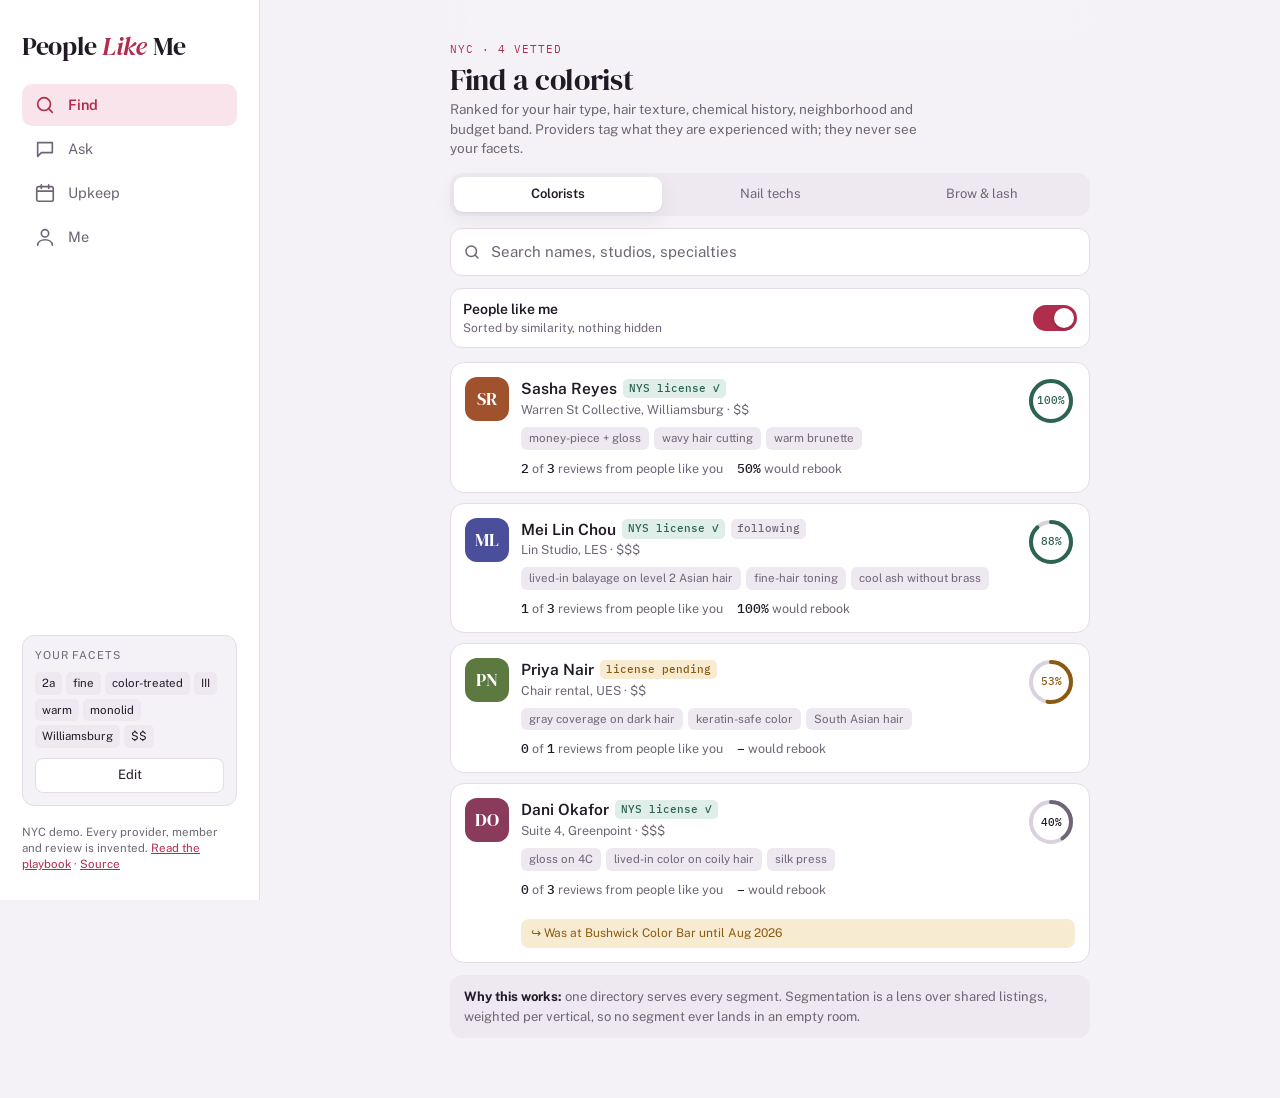
==== index.html @ e2a89713 "feat: People Like Me, facet-segmented provider directory and community demo Static PWA, no build ste" ====
<!doctype html>
<html lang="en">
<head>
<meta charset="utf-8">
<meta name="viewport" content="width=device-width, initial-scale=1, viewport-fit=cover">
<title>People Like Me</title>
<meta name="description" content="A vetted provider directory and community for women who invest in themselves, organized by the facets that decide whether advice works for you: hair type, skin tone, eye shape, neighborhood.">
<meta name="theme-color" content="#F5F2F7" media="(prefers-color-scheme: light)">
<meta name="theme-color" content="#141018" media="(prefers-color-scheme: dark)">
<meta name="apple-mobile-web-app-capable" content="yes">
<meta name="apple-mobile-web-app-status-bar-style" content="default">
<meta name="apple-mobile-web-app-title" content="People Like Me">
<meta property="og:title" content="People Like Me">
<meta property="og:description" content="Beauty and body providers ranked by people who actually share your hair, skin and eye shape. NYC demo.">
<link rel="manifest" href="manifest.webmanifest">
<link rel="icon" href="icons/icon.svg" type="image/svg+xml">
<link rel="apple-touch-icon" href="icons/icon-192.png">
<link rel="preconnect" href="https://fonts.googleapis.com">
<link rel="preconnect" href="https://fonts.gstatic.com" crossorigin>
<link rel="stylesheet" href="https://fonts.googleapis.com/css2?family=DM+Serif+Display:ital@0;1&family=Public+Sans:wght@400;500;600&family=IBM+Plex+Mono:wght@400;500&display=swap">
<link rel="stylesheet" href="styles.css">
</head>
<body>
<div class="app">
  <aside class="side">
    <a class="brand" href="./">People <em>Like</em> Me</a>
    <nav aria-label="Sections">
      <button data-tab="find" class="on"><svg viewBox="0 0 24 24"><circle cx="11" cy="11" r="7"/><path d="m20 20-4-4"/></svg>Find</button>
      <button data-tab="ask"><svg viewBox="0 0 24 24"><path d="M4 5h16v11H8l-4 4z"/></svg>Ask</button>
      <button data-tab="upkeep"><svg viewBox="0 0 24 24"><rect x="3" y="5" width="18" height="16" rx="2"/><path d="M3 10h18M8 3v4M16 3v4"/></svg>Upkeep</button>
      <button data-tab="me"><svg viewBox="0 0 24 24"><circle cx="12" cy="8" r="4"/><path d="M4 21c0-4 4-6 8-6s8 2 8 6"/></svg>Me</button>
    </nav>
    <div class="facetcard"><div class="k">Your facets</div><div class="chips" id="side-facets"></div><button data-tab="me">Edit</button></div>
    <div class="foot">NYC demo. Every provider, member and review is invented. <a href="playbook.html">Read the playbook</a> · <a href="https://github.com/mindyjwu/people-like-me">Source</a></div>
  </aside>
  <main class="main">
    <div class="topbar">
      <a class="brand" href="./">People <em>Like</em> Me</a>
      <button class="youpill" data-tab="me" aria-label="Edit your facets"><div class="av"></div><span id="you-summary"></span></button>
    </div>
    <div id="screen"></div>
  </main>
</div>
<nav class="tabbar" aria-label="Sections">
  <button data-tab="find" class="on"><svg viewBox="0 0 24 24"><circle cx="11" cy="11" r="7"/><path d="m20 20-4-4"/></svg>Find</button>
  <button data-tab="ask"><svg viewBox="0 0 24 24"><path d="M4 5h16v11H8l-4 4z"/></svg>Ask</button>
  <button data-tab="upkeep"><svg viewBox="0 0 24 24"><rect x="3" y="5" width="18" height="16" rx="2"/><path d="M3 10h18M8 3v4M16 3v4"/></svg>Upkeep</button>
  <button data-tab="me"><svg viewBox="0 0 24 24"><circle cx="12" cy="8" r="4"/><path d="M4 21c0-4 4-6 8-6s8 2 8 6"/></svg>Me</button>
</nav>
<div id="toast" class="toast" role="status" aria-live="polite"></div>
<script src="data.js"></script>
<script src="app.js"></script>
</body>
</html>
---- styles.css ----
:root{
  --bg:#F5F2F7;--surface:#FFFFFF;--surface2:#EEE9F1;--ink:#211A26;--muted:#6F6577;--line:#E3DCE8;
  --accent:#B02D4E;--accent-ink:#FFFFFF;--accent-soft:#F8E4EA;
  --good:#2C6353;--good-soft:#DFEEE8;--warn:#8B5A10;--warn-soft:#F7EBD2;
  --ring:#D9D1DE;--shadow:0 1px 2px rgba(33,26,38,.06),0 8px 24px rgba(33,26,38,.06);
  --radius:14px;--nav-h:64px;
}
@media (prefers-color-scheme: dark){:root:not([data-theme="light"]){
  --bg:#141018;--surface:#1E1823;--surface2:#2A2230;--ink:#F3EEF5;--muted:#A99FB0;--line:#362D3C;
  --accent:#E56682;--accent-ink:#1A0A10;--accent-soft:#3A2130;
  --good:#7CC6A6;--good-soft:#1E3A31;--warn:#E4B462;--warn-soft:#3A2E16;--ring:#3E3545;--shadow:0 1px 2px rgba(0,0,0,.4),0 8px 24px rgba(0,0,0,.35);
}}
:root[data-theme="dark"]{
  --bg:#141018;--surface:#1E1823;--surface2:#2A2230;--ink:#F3EEF5;--muted:#A99FB0;--line:#362D3C;
  --accent:#E56682;--accent-ink:#1A0A10;--accent-soft:#3A2130;
  --good:#7CC6A6;--good-soft:#1E3A31;--warn:#E4B462;--warn-soft:#3A2E16;--ring:#3E3545;--shadow:0 1px 2px rgba(0,0,0,.4),0 8px 24px rgba(0,0,0,.35);
}
*{box-sizing:border-box}
html{-webkit-text-size-adjust:100%}
body{margin:0;background:var(--bg);color:var(--ink);font-family:"Public Sans",system-ui,-apple-system,"Segoe UI",sans-serif;font-size:15px;line-height:1.45;min-height:100dvh}
button{font:inherit;color:inherit}
a{color:var(--accent)}
:focus-visible{outline:2px solid var(--accent);outline-offset:2px}
.mono{font-family:"IBM Plex Mono",ui-monospace,SFMono-Regular,Menlo,monospace}
.serif{font-family:"DM Serif Display",Georgia,"Times New Roman",serif;font-weight:400}

/* ---------- Shell ---------- */
.app{display:grid;grid-template-columns:minmax(0,1fr);min-height:100dvh}
body{overflow-x:hidden}
.side{display:none}
.main{padding:0 16px calc(var(--nav-h) + 24px);max-width:720px;width:100%;min-width:0;margin:0 auto}
.topbar{position:sticky;top:0;z-index:5;background:color-mix(in srgb,var(--bg) 88%,transparent);backdrop-filter:blur(12px);-webkit-backdrop-filter:blur(12px);display:flex;align-items:center;justify-content:space-between;gap:12px;padding:14px 0 10px;margin-bottom:6px}
.brand{font-family:"DM Serif Display",Georgia,serif;font-size:22px;letter-spacing:-.01em;text-decoration:none;color:var(--ink)}
.brand em{font-style:italic;color:var(--accent)}
.youpill{display:flex;align-items:center;gap:8px;border:1px solid var(--line);background:var(--surface);border-radius:999px;padding:6px 10px 6px 6px;font-size:12px;color:var(--muted);cursor:pointer;max-width:55%;min-width:0}
.youpill .av{width:24px;height:24px;border-radius:50%;background:linear-gradient(135deg,var(--accent),#6B3FA0);flex:none}
.youpill span{white-space:nowrap;overflow:hidden;text-overflow:ellipsis}

.tabbar{position:fixed;left:0;right:0;bottom:0;height:var(--nav-h);background:var(--surface);border-top:1px solid var(--line);display:grid;grid-template-columns:repeat(4,1fr);padding-bottom:env(safe-area-inset-bottom);z-index:6}
.tabbar button{background:none;border:0;display:flex;flex-direction:column;align-items:center;justify-content:center;gap:3px;font-size:11px;color:var(--muted);cursor:pointer}
.tabbar button svg,.side nav button svg{width:22px;height:22px;stroke:currentColor;fill:none;stroke-width:1.8;stroke-linecap:round;stroke-linejoin:round}
.tabbar button.on{color:var(--accent)}

@media (min-width:900px){
  .app{grid-template-columns:260px minmax(0,1fr)}
  .side{display:flex;flex-direction:column;gap:18px;position:sticky;top:0;height:100dvh;padding:28px 22px;border-right:1px solid var(--line);background:var(--surface)}
  .side .brand{font-size:26px}
  .side nav{display:flex;flex-direction:column;gap:2px}
  .side nav button{display:flex;align-items:center;gap:12px;background:none;border:0;padding:10px 12px;border-radius:10px;font-size:14.5px;color:var(--muted);cursor:pointer;text-align:left}
  .side nav button:hover{background:var(--surface2);color:var(--ink)}
  .side nav button.on{background:var(--accent-soft);color:var(--accent);font-weight:600}
  .side .facetcard{margin-top:auto;border:1px solid var(--line);border-radius:12px;padding:12px;background:var(--bg)}
  .side .facetcard .k{font-size:11px;letter-spacing:.08em;text-transform:uppercase;color:var(--muted);margin-bottom:8px}
  .side .facetcard .chips{display:flex;flex-wrap:wrap;gap:4px}
  .side .facetcard .chips span{font-size:11.5px;padding:3px 7px;border-radius:5px;background:var(--surface2);color:var(--ink)}
  .side .facetcard button{margin-top:10px;width:100%;border:1px solid var(--line);background:var(--surface);border-radius:8px;padding:7px;font-size:13px;cursor:pointer}
  .side .foot{font-size:11.5px;color:var(--muted);line-height:1.4}
  .main{padding:0 40px 60px}
  .topbar{padding-top:26px}
  .topbar .brand,.topbar .youpill{display:none}
  .tabbar{display:none}
}

/* ---------- Type ---------- */
h1{font-family:"DM Serif Display",Georgia,serif;font-weight:400;font-size:30px;line-height:1.08;margin:6px 0 4px;letter-spacing:-.01em;text-wrap:balance}
h2{font-family:"DM Serif Display",Georgia,serif;font-weight:400;font-size:21px;line-height:1.15;margin:22px 0 8px}
.sub{color:var(--muted);font-size:13.5px;margin:0 0 14px;max-width:60ch}
.eyebrow{font-family:"IBM Plex Mono",monospace;font-size:11px;letter-spacing:.09em;text-transform:uppercase;color:var(--accent)}

/* ---------- Controls ---------- */
.seg{display:flex;gap:4px;background:var(--surface2);padding:4px;border-radius:12px;margin:0 0 12px}
.seg button{flex:1;min-width:0;border:0;background:none;padding:8px 4px;border-radius:9px;font-size:13px;color:var(--muted);cursor:pointer;white-space:nowrap;overflow:hidden;text-overflow:ellipsis}
.seg button.on{background:var(--surface);color:var(--ink);font-weight:600;box-shadow:var(--shadow)}
.search{display:flex;align-items:center;gap:10px;border:1px solid var(--line);background:var(--surface);border-radius:12px;padding:0 12px;margin-bottom:12px}
.search svg{width:18px;height:18px;stroke:var(--muted);fill:none;stroke-width:2;stroke-linecap:round}
.search input{flex:1;border:0;background:none;padding:12px 0;font:inherit;font-size:15px;color:var(--ink);min-width:0}
.search input::placeholder{color:var(--muted)}
.switch{display:flex;align-items:center;justify-content:space-between;gap:12px;background:var(--surface);border:1px solid var(--line);border-radius:12px;padding:10px 12px;margin-bottom:14px}
.switch .l{font-weight:600;font-size:14px}
.switch .d{font-size:12px;color:var(--muted);margin-top:1px}
.tog{position:relative;width:44px;height:26px;flex:none;border-radius:999px;background:var(--ring);border:0;cursor:pointer;transition:background .2s}
.tog::after{content:"";position:absolute;top:3px;left:3px;width:20px;height:20px;border-radius:50%;background:#fff;transition:transform .2s;box-shadow:0 1px 3px rgba(0,0,0,.25)}
.tog[aria-checked="true"]{background:var(--accent)}
.tog[aria-checked="true"]::after{transform:translateX(18px)}
.btn{border:1px solid var(--line);background:var(--surface);border-radius:10px;padding:10px 14px;font-size:14px;font-weight:600;cursor:pointer;display:inline-flex;align-items:center;gap:6px;text-decoration:none;color:var(--ink)}
.btn.primary{background:var(--accent);color:var(--accent-ink);border-color:var(--accent)}
.btn.ghost{background:none}
.btn:hover{border-color:var(--accent)}
.actions{display:flex;flex-wrap:wrap;gap:8px;margin:14px 0}
.chipgrid{display:flex;flex-wrap:wrap;gap:6px}
.chip{border:1px solid var(--line);background:var(--surface);border-radius:999px;padding:7px 12px;font-size:13px;cursor:pointer;color:var(--ink)}
.chip.on{background:var(--ink);color:var(--bg);border-color:var(--ink)}
.chip.small{padding:4px 9px;font-size:12px}

/* ---------- Cards ---------- */
.card{background:var(--surface);border:1px solid var(--line);border-radius:var(--radius);padding:14px;margin-bottom:10px;display:grid;grid-template-columns:44px minmax(0,1fr) 48px;min-width:0;gap:12px;cursor:pointer;transition:border-color .15s,transform .15s;text-align:left;width:100%}
.card:hover{border-color:var(--accent)}
.card:active{transform:scale(.995)}
.av{width:44px;height:44px;border-radius:12px;display:grid;place-items:center;font-family:"DM Serif Display",Georgia,serif;font-size:18px;color:#fff;flex:none}
.av.big{width:64px;height:64px;font-size:26px;border-radius:16px}
.card .name{font-weight:600;font-size:15.5px;display:flex;align-items:center;gap:6px;flex-wrap:wrap}
.card .meta{color:var(--muted);font-size:12.5px;margin-top:1px}
.tags{display:flex;flex-wrap:wrap;gap:5px;margin-top:8px}
.tag{font-size:11.5px;padding:3px 8px;border-radius:6px;background:var(--surface2);color:var(--muted)}
.stats{display:flex;gap:14px;margin-top:9px;font-size:12.5px;color:var(--muted);flex-wrap:wrap}
.stats b{color:var(--ink);font-family:"IBM Plex Mono",monospace;font-weight:500}
.card .moved,.moved{grid-column:2/-1;background:var(--warn-soft);color:var(--warn);font-size:12px;padding:6px 10px;border-radius:8px;margin-top:8px;display:flex;gap:6px;align-items:center}
.badge{font-family:"IBM Plex Mono",monospace;font-size:10.5px;padding:2px 6px;border-radius:5px;background:var(--good-soft);color:var(--good);font-weight:500;white-space:nowrap}
.badge.warn{background:var(--warn-soft);color:var(--warn)}
.badge.muted{background:var(--surface2);color:var(--muted)}

/* match ring */
.ring{width:48px;height:48px;position:relative;flex:none}
.ring svg{width:48px;height:48px;transform:rotate(-90deg)}
.ring circle{fill:none;stroke-width:4}
.ring .bg{stroke:var(--ring)}
.ring .fg{stroke:var(--muted);stroke-linecap:round;transition:stroke-dashoffset .4s}
.ring.hi .fg{stroke:var(--good)}
.ring.mid .fg{stroke:var(--warn)}
.ring .v{position:absolute;inset:0;display:grid;place-items:center;font-family:"IBM Plex Mono",monospace;font-size:11px;font-weight:500}
.ring.hi .v{color:var(--good)}.ring.mid .v{color:var(--warn)}

/* ---------- Provider page ---------- */
.back{background:none;border:0;color:var(--accent);font-size:14px;padding:0;cursor:pointer;margin:6px 0 12px;display:inline-flex;align-items:center;gap:4px}
.phead{display:grid;grid-template-columns:64px minmax(0,1fr) auto;gap:14px;align-items:center}
.phead h1{margin:0;font-size:26px}
.snap{display:flex;flex-wrap:wrap;gap:4px;margin-top:6px}
.snap span{font-family:"IBM Plex Mono",monospace;font-size:11px;background:var(--surface2);color:var(--muted);padding:2px 6px;border-radius:4px}
.snap span.hit{background:var(--good-soft);color:var(--good)}
.snap .pct{background:none;padding-left:2px}
.review{padding:12px 0;border-top:1px solid var(--line);display:grid;grid-template-columns:32px minmax(0,1fr);gap:10px;transition:opacity .2s}
.review .av{width:32px;height:32px;border-radius:9px;font-size:13px}
.review .who{display:flex;justify-content:space-between;gap:8px;font-size:12.5px;color:var(--muted);flex-wrap:wrap}
.review .who b{color:var(--ink);font-weight:600}
.review p{margin:6px 0 0;font-size:14.5px}
.dim{opacity:.42}
.legend{font-size:12px;color:var(--muted);display:flex;gap:10px;flex-wrap:wrap;margin:8px 0 4px}
.legend i{display:inline-block;width:10px;height:10px;border-radius:3px;background:var(--good-soft);border:1px solid var(--good);vertical-align:-1px;margin-right:4px}

/* ---------- Feed ---------- */
.composer{background:var(--surface);border:1px solid var(--line);border-radius:var(--radius);padding:12px;margin-bottom:14px}
.composer textarea{width:100%;border:0;background:none;resize:vertical;min-height:58px;font:inherit;font-size:15px;color:var(--ink);padding:0}
.composer textarea::placeholder{color:var(--muted)}
.composer .foot{display:flex;justify-content:space-between;align-items:center;gap:10px;margin-top:8px;flex-wrap:wrap}
.composer .foot .snap{margin:0}
.post{padding:14px 0;border-top:1px solid var(--line);display:grid;grid-template-columns:36px minmax(0,1fr);gap:12px;transition:opacity .2s}
.post .av{width:36px;height:36px;border-radius:10px;font-size:14px}
.post .who{font-size:12.5px;color:var(--muted);display:flex;gap:6px;flex-wrap:wrap;align-items:center}
.post .who b{color:var(--ink);font-weight:600}
.post p{margin:6px 0 0;font-size:14.5px}
.post .pv{color:var(--accent);font-weight:600;cursor:pointer;background:none;border:0;padding:0;font-size:inherit}
.post .pv:hover{text-decoration:underline}
.post .foot{font-size:12px;color:var(--muted);margin-top:8px;display:flex;gap:14px}

/* ---------- Upkeep ---------- */
.up{background:var(--surface);border:1px solid var(--line);border-radius:var(--radius);padding:12px 14px;margin-bottom:8px;display:grid;grid-template-columns:4px minmax(0,1fr) auto;gap:12px;align-items:center}
.up .stripe{height:100%;border-radius:2px;background:var(--line)}
.up.soon .stripe{background:var(--warn)}.up.over .stripe{background:var(--accent)}
.up .n{font-weight:600}
.up .m{color:var(--muted);font-size:12.5px}
.up .due{font-family:"IBM Plex Mono",monospace;font-size:12px;padding:5px 9px;border-radius:7px;background:var(--surface2);color:var(--muted);white-space:nowrap}
.up.soon .due{background:var(--warn-soft);color:var(--warn)}
.up.over .due{background:var(--accent-soft);color:var(--accent)}

/* ---------- Me ---------- */
.facet{background:var(--surface);border:1px solid var(--line);border-radius:var(--radius);padding:14px;margin-bottom:10px}
.facet .h{display:flex;justify-content:space-between;align-items:baseline;gap:10px;margin-bottom:8px}
.facet .h b{font-size:14px;font-weight:600}
.facet .h span{font-family:"IBM Plex Mono",monospace;font-size:12px;color:var(--accent)}
.facet .hint{font-size:12px;color:var(--muted);margin-top:8px}
.note{font-size:13px;color:var(--muted);background:var(--surface2);padding:12px 14px;border-radius:12px;margin-top:12px;line-height:1.5}
.note b{color:var(--ink)}
.empty{padding:30px 10px;text-align:center;color:var(--muted);font-size:14px}
.toast{position:fixed;left:50%;bottom:calc(var(--nav-h) + 16px);transform:translateX(-50%);background:var(--ink);color:var(--bg);padding:10px 16px;border-radius:999px;font-size:13.5px;box-shadow:var(--shadow);opacity:0;pointer-events:none;transition:opacity .2s;z-index:9}
.toast.show{opacity:1}
@media (min-width:900px){.toast{bottom:28px}}
@media (prefers-reduced-motion:reduce){*{transition:none!important}}
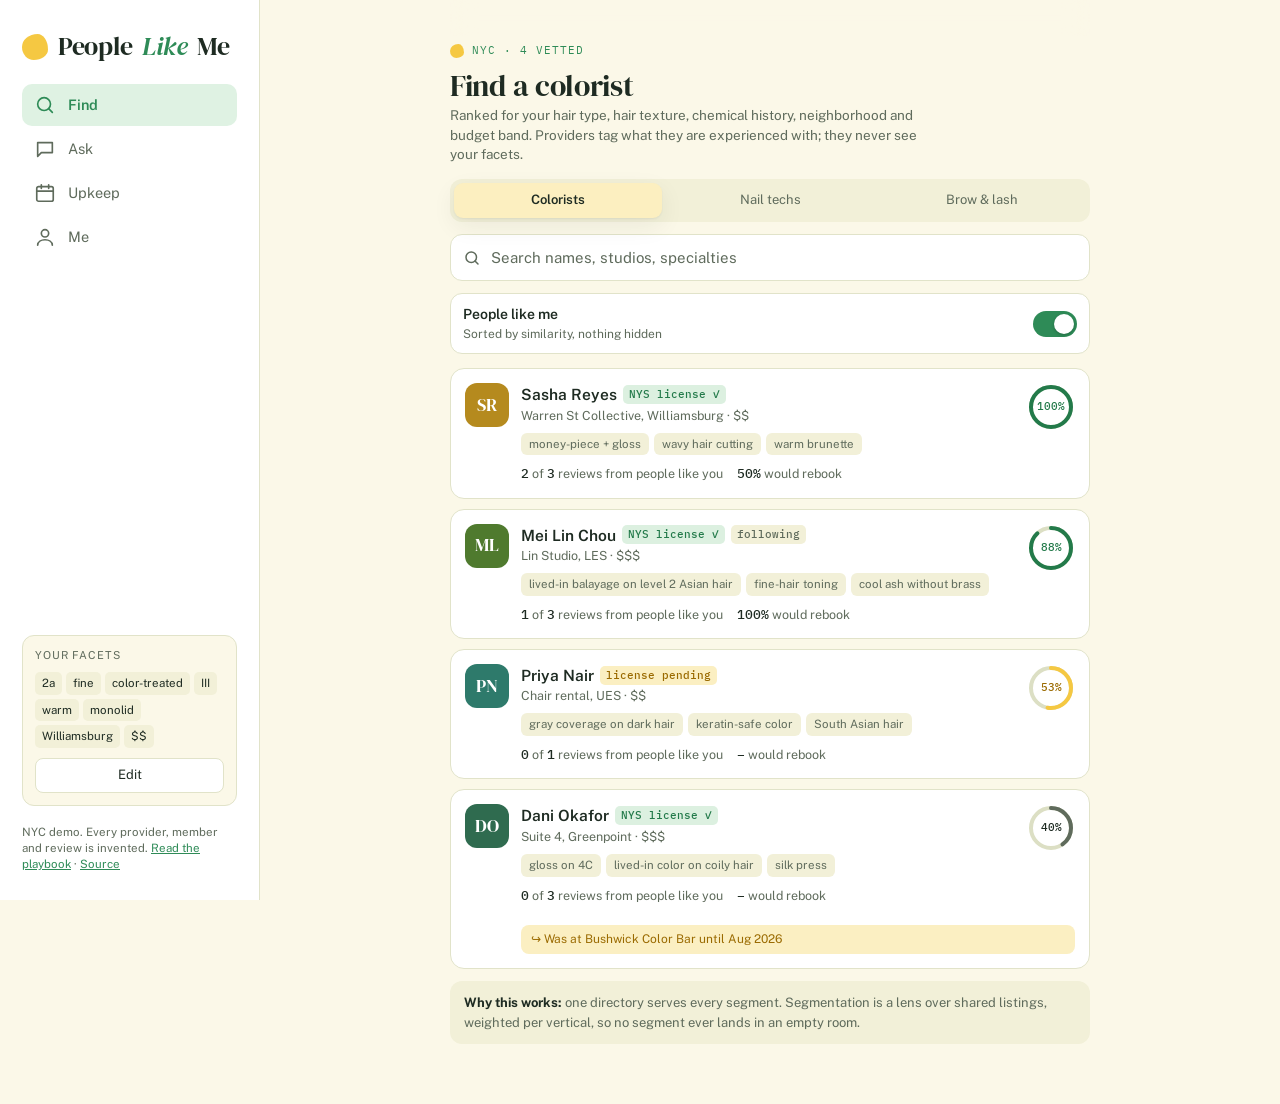
==== commit 5bf4cd5f: "style: Matisse green and lemon palette, cutout leaf icon Co-Authored-By: Claude Fable 5.1 <noreply@a" ====
--- a/index.html
+++ b/index.html
@@ -5,8 +5,8 @@
 <meta name="viewport" content="width=device-width, initial-scale=1, viewport-fit=cover">
 <title>People Like Me</title>
 <meta name="description" content="A vetted provider directory and community for women who invest in themselves, organized by the facets that decide whether advice works for you: hair type, skin tone, eye shape, neighborhood.">
-<meta name="theme-color" content="#F5F2F7" media="(prefers-color-scheme: light)">
-<meta name="theme-color" content="#141018" media="(prefers-color-scheme: dark)">
+<meta name="theme-color" content="#FBF8E8" media="(prefers-color-scheme: light)">
+<meta name="theme-color" content="#111F18" media="(prefers-color-scheme: dark)">
 <meta name="apple-mobile-web-app-capable" content="yes">
 <meta name="apple-mobile-web-app-status-bar-style" content="default">
 <meta name="apple-mobile-web-app-title" content="People Like Me">
--- a/styles.css
+++ b/styles.css
@@ -1,19 +1,22 @@
 :root{
-  --bg:#F5F2F7;--surface:#FFFFFF;--surface2:#EEE9F1;--ink:#211A26;--muted:#6F6577;--line:#E3DCE8;
-  --accent:#B02D4E;--accent-ink:#FFFFFF;--accent-soft:#F8E4EA;
-  --good:#2C6353;--good-soft:#DFEEE8;--warn:#8B5A10;--warn-soft:#F7EBD2;
-  --ring:#D9D1DE;--shadow:0 1px 2px rgba(33,26,38,.06),0 8px 24px rgba(33,26,38,.06);
+  --bg:#FBF8E8;--surface:#FFFFFF;--surface2:#F2F0D8;--ink:#1E2B22;--muted:#5F6B5C;--line:#E1E3C9;
+  --accent:#2E8B57;--accent-ink:#FFFFFF;--accent-soft:#DFF2E3;
+  --sun:#F5C842;--sun-soft:#FCEFC0;
+  --good:#237A4A;--good-soft:#DCF0E0;--warn:#9A6A00;--warn-soft:#FBEFC2;
+  --ring:#DCDFC4;--shadow:0 1px 2px rgba(30,43,34,.06),0 8px 24px rgba(30,43,34,.07);
   --radius:14px;--nav-h:64px;
 }
 @media (prefers-color-scheme: dark){:root:not([data-theme="light"]){
-  --bg:#141018;--surface:#1E1823;--surface2:#2A2230;--ink:#F3EEF5;--muted:#A99FB0;--line:#362D3C;
-  --accent:#E56682;--accent-ink:#1A0A10;--accent-soft:#3A2130;
-  --good:#7CC6A6;--good-soft:#1E3A31;--warn:#E4B462;--warn-soft:#3A2E16;--ring:#3E3545;--shadow:0 1px 2px rgba(0,0,0,.4),0 8px 24px rgba(0,0,0,.35);
+  --bg:#111F18;--surface:#182A20;--surface2:#22382B;--ink:#EEF3E4;--muted:#A6B4A0;--line:#2E4536;
+  --accent:#6FD39A;--accent-ink:#0E1F15;--accent-soft:#1E3A2A;
+  --sun:#F3CF5C;--sun-soft:#3A3416;
+  --good:#8FDDB0;--good-soft:#1E3A2C;--warn:#F0CF6A;--warn-soft:#3A3116;--ring:#34493B;--shadow:0 1px 2px rgba(0,0,0,.4),0 8px 24px rgba(0,0,0,.35);
 }}
 :root[data-theme="dark"]{
-  --bg:#141018;--surface:#1E1823;--surface2:#2A2230;--ink:#F3EEF5;--muted:#A99FB0;--line:#362D3C;
-  --accent:#E56682;--accent-ink:#1A0A10;--accent-soft:#3A2130;
-  --good:#7CC6A6;--good-soft:#1E3A31;--warn:#E4B462;--warn-soft:#3A2E16;--ring:#3E3545;--shadow:0 1px 2px rgba(0,0,0,.4),0 8px 24px rgba(0,0,0,.35);
+  --bg:#111F18;--surface:#182A20;--surface2:#22382B;--ink:#EEF3E4;--muted:#A6B4A0;--line:#2E4536;
+  --accent:#6FD39A;--accent-ink:#0E1F15;--accent-soft:#1E3A2A;
+  --sun:#F3CF5C;--sun-soft:#3A3416;
+  --good:#8FDDB0;--good-soft:#1E3A2C;--warn:#F0CF6A;--warn-soft:#3A3116;--ring:#34493B;--shadow:0 1px 2px rgba(0,0,0,.4),0 8px 24px rgba(0,0,0,.35);
 }
 *{box-sizing:border-box}
 html{-webkit-text-size-adjust:100%}
@@ -33,7 +36,7 @@
 .brand{font-family:"DM Serif Display",Georgia,serif;font-size:22px;letter-spacing:-.01em;text-decoration:none;color:var(--ink)}
 .brand em{font-style:italic;color:var(--accent)}
 .youpill{display:flex;align-items:center;gap:8px;border:1px solid var(--line);background:var(--surface);border-radius:999px;padding:6px 10px 6px 6px;font-size:12px;color:var(--muted);cursor:pointer;max-width:55%;min-width:0}
-.youpill .av{width:24px;height:24px;border-radius:50%;background:linear-gradient(135deg,var(--accent),#6B3FA0);flex:none}
+.youpill .av{width:24px;height:24px;border-radius:50%;background:linear-gradient(135deg,var(--accent),var(--sun));flex:none}
 .youpill span{white-space:nowrap;overflow:hidden;text-overflow:ellipsis}
 
 .tabbar{position:fixed;left:0;right:0;bottom:0;height:var(--nav-h);background:var(--surface);border-top:1px solid var(--line);display:grid;grid-template-columns:repeat(4,1fr);padding-bottom:env(safe-area-inset-bottom);z-index:6}
@@ -44,7 +47,8 @@
 @media (min-width:900px){
   .app{grid-template-columns:260px minmax(0,1fr)}
   .side{display:flex;flex-direction:column;gap:18px;position:sticky;top:0;height:100dvh;padding:28px 22px;border-right:1px solid var(--line);background:var(--surface)}
-  .side .brand{font-size:26px}
+  .side .brand{font-size:26px;display:flex;align-items:center;gap:10px}
+  .side .brand::before{content:"";width:26px;height:26px;background:var(--sun);border-radius:60% 40% 55% 45%/50% 60% 40% 50%;flex:none}
   .side nav{display:flex;flex-direction:column;gap:2px}
   .side nav button{display:flex;align-items:center;gap:12px;background:none;border:0;padding:10px 12px;border-radius:10px;font-size:14.5px;color:var(--muted);cursor:pointer;text-align:left}
   .side nav button:hover{background:var(--surface2);color:var(--ink)}
@@ -65,12 +69,13 @@
 h1{font-family:"DM Serif Display",Georgia,serif;font-weight:400;font-size:30px;line-height:1.08;margin:6px 0 4px;letter-spacing:-.01em;text-wrap:balance}
 h2{font-family:"DM Serif Display",Georgia,serif;font-weight:400;font-size:21px;line-height:1.15;margin:22px 0 8px}
 .sub{color:var(--muted);font-size:13.5px;margin:0 0 14px;max-width:60ch}
-.eyebrow{font-family:"IBM Plex Mono",monospace;font-size:11px;letter-spacing:.09em;text-transform:uppercase;color:var(--accent)}
+.eyebrow{font-family:"IBM Plex Mono",monospace;font-size:11px;letter-spacing:.09em;text-transform:uppercase;color:var(--accent);display:inline-flex;align-items:center;gap:8px}
+.eyebrow::before{content:"";width:14px;height:14px;background:var(--sun);border-radius:60% 40% 55% 45%/50% 60% 40% 50%}
 
 /* ---------- Controls ---------- */
 .seg{display:flex;gap:4px;background:var(--surface2);padding:4px;border-radius:12px;margin:0 0 12px}
 .seg button{flex:1;min-width:0;border:0;background:none;padding:8px 4px;border-radius:9px;font-size:13px;color:var(--muted);cursor:pointer;white-space:nowrap;overflow:hidden;text-overflow:ellipsis}
-.seg button.on{background:var(--surface);color:var(--ink);font-weight:600;box-shadow:var(--shadow)}
+.seg button.on{background:var(--sun-soft);color:var(--ink);font-weight:600;box-shadow:var(--shadow)}
 .search{display:flex;align-items:center;gap:10px;border:1px solid var(--line);background:var(--surface);border-radius:12px;padding:0 12px;margin-bottom:12px}
 .search svg{width:18px;height:18px;stroke:var(--muted);fill:none;stroke-width:2;stroke-linecap:round}
 .search input{flex:1;border:0;background:none;padding:12px 0;font:inherit;font-size:15px;color:var(--ink);min-width:0}
@@ -89,7 +94,7 @@
 .actions{display:flex;flex-wrap:wrap;gap:8px;margin:14px 0}
 .chipgrid{display:flex;flex-wrap:wrap;gap:6px}
 .chip{border:1px solid var(--line);background:var(--surface);border-radius:999px;padding:7px 12px;font-size:13px;cursor:pointer;color:var(--ink)}
-.chip.on{background:var(--ink);color:var(--bg);border-color:var(--ink)}
+.chip.on{background:var(--accent);color:var(--accent-ink);border-color:var(--accent)}
 .chip.small{padding:4px 9px;font-size:12px}
 
 /* ---------- Cards ---------- */
@@ -116,7 +121,7 @@
 .ring .bg{stroke:var(--ring)}
 .ring .fg{stroke:var(--muted);stroke-linecap:round;transition:stroke-dashoffset .4s}
 .ring.hi .fg{stroke:var(--good)}
-.ring.mid .fg{stroke:var(--warn)}
+.ring.mid .fg{stroke:var(--sun)}
 .ring .v{position:absolute;inset:0;display:grid;place-items:center;font-family:"IBM Plex Mono",monospace;font-size:11px;font-weight:500}
 .ring.hi .v{color:var(--good)}.ring.mid .v{color:var(--warn)}
 
@@ -171,7 +176,7 @@
 .note{font-size:13px;color:var(--muted);background:var(--surface2);padding:12px 14px;border-radius:12px;margin-top:12px;line-height:1.5}
 .note b{color:var(--ink)}
 .empty{padding:30px 10px;text-align:center;color:var(--muted);font-size:14px}
-.toast{position:fixed;left:50%;bottom:calc(var(--nav-h) + 16px);transform:translateX(-50%);background:var(--ink);color:var(--bg);padding:10px 16px;border-radius:999px;font-size:13.5px;box-shadow:var(--shadow);opacity:0;pointer-events:none;transition:opacity .2s;z-index:9}
+.toast{position:fixed;left:50%;bottom:calc(var(--nav-h) + 16px);transform:translateX(-50%);background:var(--ink);color:var(--sun);padding:10px 16px;border-radius:999px;font-size:13.5px;box-shadow:var(--shadow);opacity:0;pointer-events:none;transition:opacity .2s;z-index:9}
 .toast.show{opacity:1}
 @media (min-width:900px){.toast{bottom:28px}}
 @media (prefers-reduced-motion:reduce){*{transition:none!important}}
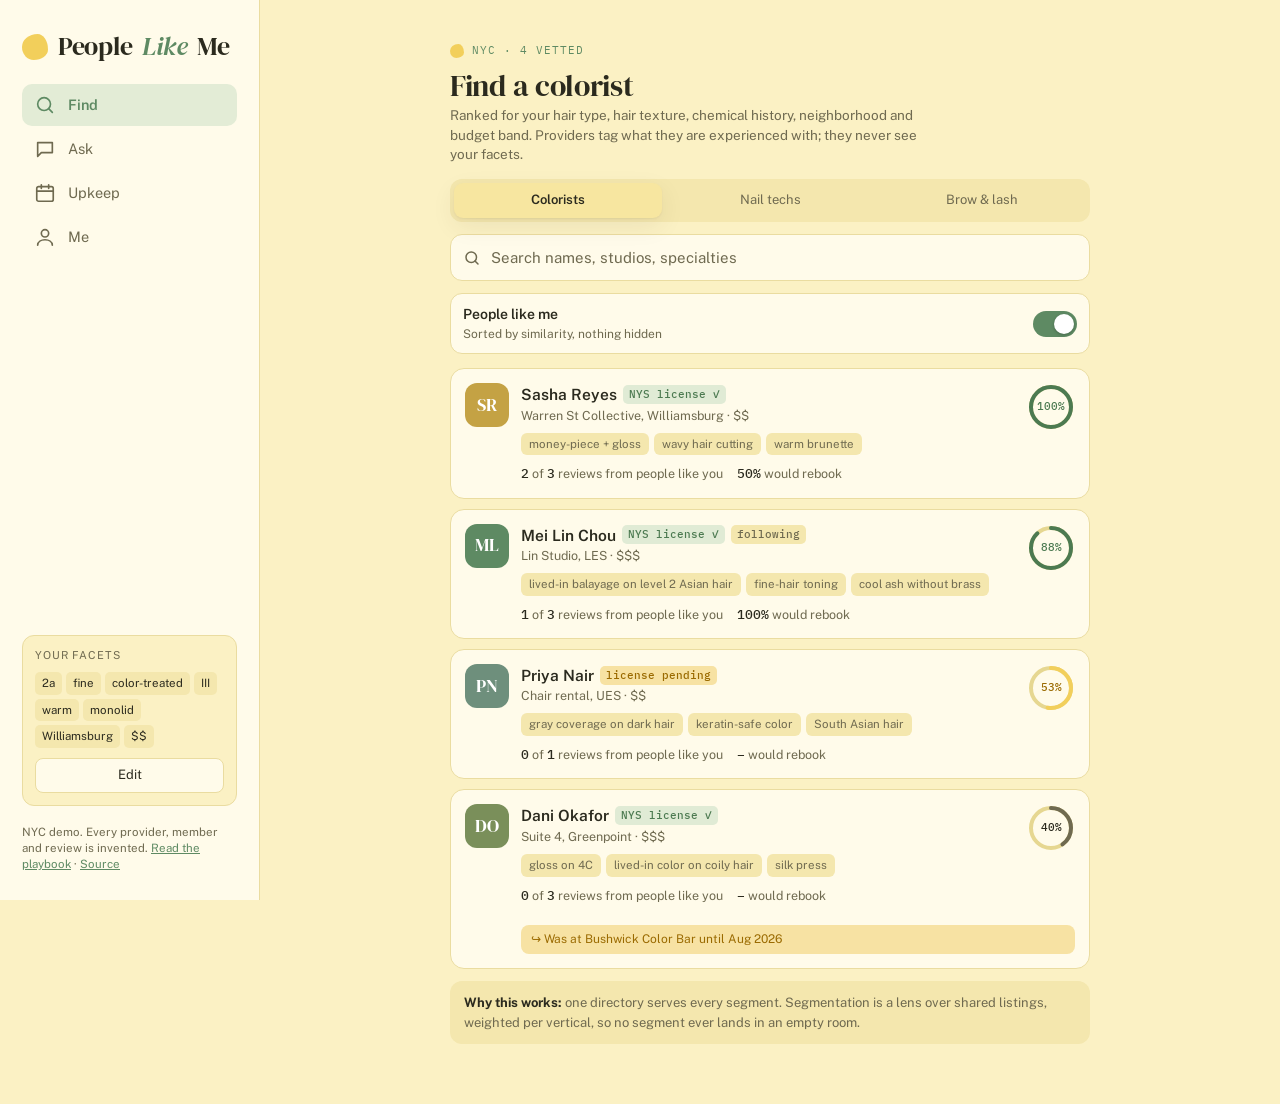
==== commit 2460b7a4: "style: butter-yellow light mode, dark sage night mode Co-Authored-By: Claude Fable 5.1 <noreply@anth" ====
--- a/index.html
+++ b/index.html
@@ -5,8 +5,8 @@
 <meta name="viewport" content="width=device-width, initial-scale=1, viewport-fit=cover">
 <title>People Like Me</title>
 <meta name="description" content="A vetted provider directory and community for women who invest in themselves, organized by the facets that decide whether advice works for you: hair type, skin tone, eye shape, neighborhood.">
-<meta name="theme-color" content="#FBF8E8" media="(prefers-color-scheme: light)">
-<meta name="theme-color" content="#111F18" media="(prefers-color-scheme: dark)">
+<meta name="theme-color" content="#FBF1C4" media="(prefers-color-scheme: light)">
+<meta name="theme-color" content="#2A3A30" media="(prefers-color-scheme: dark)">
 <meta name="apple-mobile-web-app-capable" content="yes">
 <meta name="apple-mobile-web-app-status-bar-style" content="default">
 <meta name="apple-mobile-web-app-title" content="People Like Me">
--- a/styles.css
+++ b/styles.css
@@ -1,22 +1,22 @@
 :root{
-  --bg:#FBF8E8;--surface:#FFFFFF;--surface2:#F2F0D8;--ink:#1E2B22;--muted:#5F6B5C;--line:#E1E3C9;
-  --accent:#2E8B57;--accent-ink:#FFFFFF;--accent-soft:#DFF2E3;
-  --sun:#F5C842;--sun-soft:#FCEFC0;
-  --good:#237A4A;--good-soft:#DCF0E0;--warn:#9A6A00;--warn-soft:#FBEFC2;
-  --ring:#DCDFC4;--shadow:0 1px 2px rgba(30,43,34,.06),0 8px 24px rgba(30,43,34,.07);
+  --bg:#FBF1C4;--surface:#FFFBEA;--surface2:#F4E7AE;--ink:#2B2A1E;--muted:#6F6A50;--line:#EADCA0;
+  --accent:#5E8A63;--accent-ink:#FFFFFF;--accent-soft:#E3ECD6;
+  --sun:#F2CF5B;--sun-soft:#F7E6A0;
+  --good:#4C7A51;--good-soft:#E0EBD5;--warn:#9A6A00;--warn-soft:#F7E2A3;
+  --ring:#E6D791;--shadow:0 1px 2px rgba(60,50,20,.06),0 8px 24px rgba(60,50,20,.08);
   --radius:14px;--nav-h:64px;
 }
 @media (prefers-color-scheme: dark){:root:not([data-theme="light"]){
-  --bg:#111F18;--surface:#182A20;--surface2:#22382B;--ink:#EEF3E4;--muted:#A6B4A0;--line:#2E4536;
-  --accent:#6FD39A;--accent-ink:#0E1F15;--accent-soft:#1E3A2A;
-  --sun:#F3CF5C;--sun-soft:#3A3416;
-  --good:#8FDDB0;--good-soft:#1E3A2C;--warn:#F0CF6A;--warn-soft:#3A3116;--ring:#34493B;--shadow:0 1px 2px rgba(0,0,0,.4),0 8px 24px rgba(0,0,0,.35);
+  --bg:#2A3A30;--surface:#34473B;--surface2:#3F5446;--ink:#F1EFDF;--muted:#B5C1AC;--line:#4A5F50;
+  --accent:#E6D67A;--accent-ink:#2A3A30;--accent-soft:#4A5638;
+  --sun:#F0DA7C;--sun-soft:#55603A;
+  --good:#B3D8A3;--good-soft:#3E5A44;--warn:#F0C86A;--warn-soft:#5A4E2A;--ring:#4E6354;--shadow:0 1px 2px rgba(0,0,0,.3),0 8px 24px rgba(0,0,0,.28);
 }}
 :root[data-theme="dark"]{
-  --bg:#111F18;--surface:#182A20;--surface2:#22382B;--ink:#EEF3E4;--muted:#A6B4A0;--line:#2E4536;
-  --accent:#6FD39A;--accent-ink:#0E1F15;--accent-soft:#1E3A2A;
-  --sun:#F3CF5C;--sun-soft:#3A3416;
-  --good:#8FDDB0;--good-soft:#1E3A2C;--warn:#F0CF6A;--warn-soft:#3A3116;--ring:#34493B;--shadow:0 1px 2px rgba(0,0,0,.4),0 8px 24px rgba(0,0,0,.35);
+  --bg:#2A3A30;--surface:#34473B;--surface2:#3F5446;--ink:#F1EFDF;--muted:#B5C1AC;--line:#4A5F50;
+  --accent:#E6D67A;--accent-ink:#2A3A30;--accent-soft:#4A5638;
+  --sun:#F0DA7C;--sun-soft:#55603A;
+  --good:#B3D8A3;--good-soft:#3E5A44;--warn:#F0C86A;--warn-soft:#5A4E2A;--ring:#4E6354;--shadow:0 1px 2px rgba(0,0,0,.3),0 8px 24px rgba(0,0,0,.28);
 }
 *{box-sizing:border-box}
 html{-webkit-text-size-adjust:100%}
